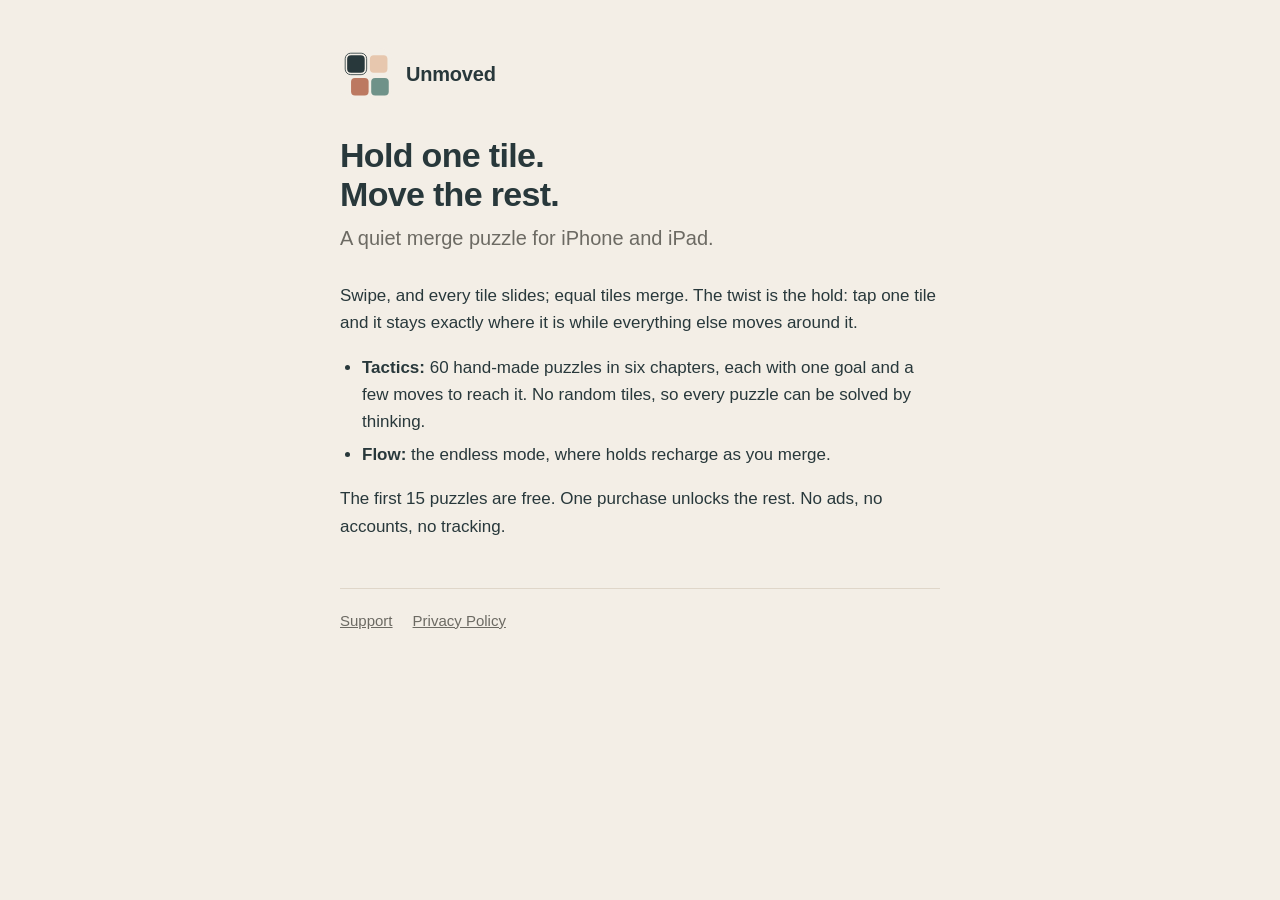
==== index.html @ bf9b314f "Privacy policy and support page for Unmoved Co-Authored-By: Claude Opus 5.5 <noreply@anthropic.com>" ====
<!doctype html>
<html lang="en">
<head>
<meta charset="utf-8">
<meta name="viewport" content="width=device-width, initial-scale=1">
<title>Unmoved · A Quiet Merge Puzzle</title>
<meta name="description" content="Hold one tile. Move the rest. A quiet merge puzzle for iPhone and iPad.">
<link rel="icon" href="icon.svg">
<link rel="stylesheet" href="style.css">
</head>
<body>
<main>
  <header><img src="icon.svg" alt=""><a href="./">Unmoved</a></header>
  <h1>Hold one tile.<br>Move the rest.</h1>
  <p class="lead">A quiet merge puzzle for iPhone and iPad.</p>
  <p>Swipe, and every tile slides; equal tiles merge. The twist is the hold: tap one tile and it stays exactly where it is while everything else moves around it.</p>
  <ul>
    <li><strong>Tactics:</strong> 60 hand-made puzzles in six chapters, each with one goal and a few moves to reach it. No random tiles, so every puzzle can be solved by thinking.</li>
    <li><strong>Flow:</strong> the endless mode, where holds recharge as you merge.</li>
  </ul>
  <p>The first 15 puzzles are free. One purchase unlocks the rest. No ads, no accounts, no tracking.</p>

  <nav><a href="support.html">Support</a><a href="privacy.html">Privacy Policy</a></nav>
</main>
</body>
</html>
---- style.css ----
:root {
  --bg: #f3eee6;
  --surface: #f9f6ef;
  --ink: #28383b;
  --muted: #6c6a63;
  --line: #dfd6c9;
  --accent: #a8644d;
  color-scheme: light dark;
}
@media (prefers-color-scheme: dark) {
  :root {
    --bg: #222e38;
    --surface: #2c3a44;
    --ink: #eff0e8;
    --muted: #aab6b6;
    --line: #48545a;
    --accent: #d4a27e;
  }
}
* { box-sizing: border-box; }
body {
  margin: 0;
  background: var(--bg);
  color: var(--ink);
  font: 17px/1.6 -apple-system, BlinkMacSystemFont, "SF Pro Text", "Helvetica Neue", Arial, sans-serif;
  -webkit-text-size-adjust: 100%;
}
main { max-width: 640px; margin: 0 auto; padding: 48px 20px 64px; }
header { display: flex; align-items: center; gap: 14px; margin-bottom: 36px; }
header img { width: 52px; height: 52px; border-radius: 12px; }
header a { color: inherit; text-decoration: none; font-weight: 600; font-size: 20px; letter-spacing: -0.01em; }
h1 { font-size: 34px; line-height: 1.15; letter-spacing: -0.02em; margin: 0 0 8px; }
h2 { font-size: 20px; margin: 36px 0 8px; }
p, li { color: var(--ink); }
.lead { font-size: 20px; color: var(--muted); margin: 0 0 28px; }
.muted { color: var(--muted); }
a { color: var(--accent); }
ul { padding-left: 22px; }
li { margin: 6px 0; }
.card { background: var(--surface); border: 1px solid var(--line); border-radius: 16px; padding: 18px 20px; margin: 20px 0; }
.card p { margin: 0; }
nav { display: flex; gap: 20px; flex-wrap: wrap; margin-top: 48px; padding-top: 20px; border-top: 1px solid var(--line); font-size: 15px; }
nav a { color: var(--muted); }
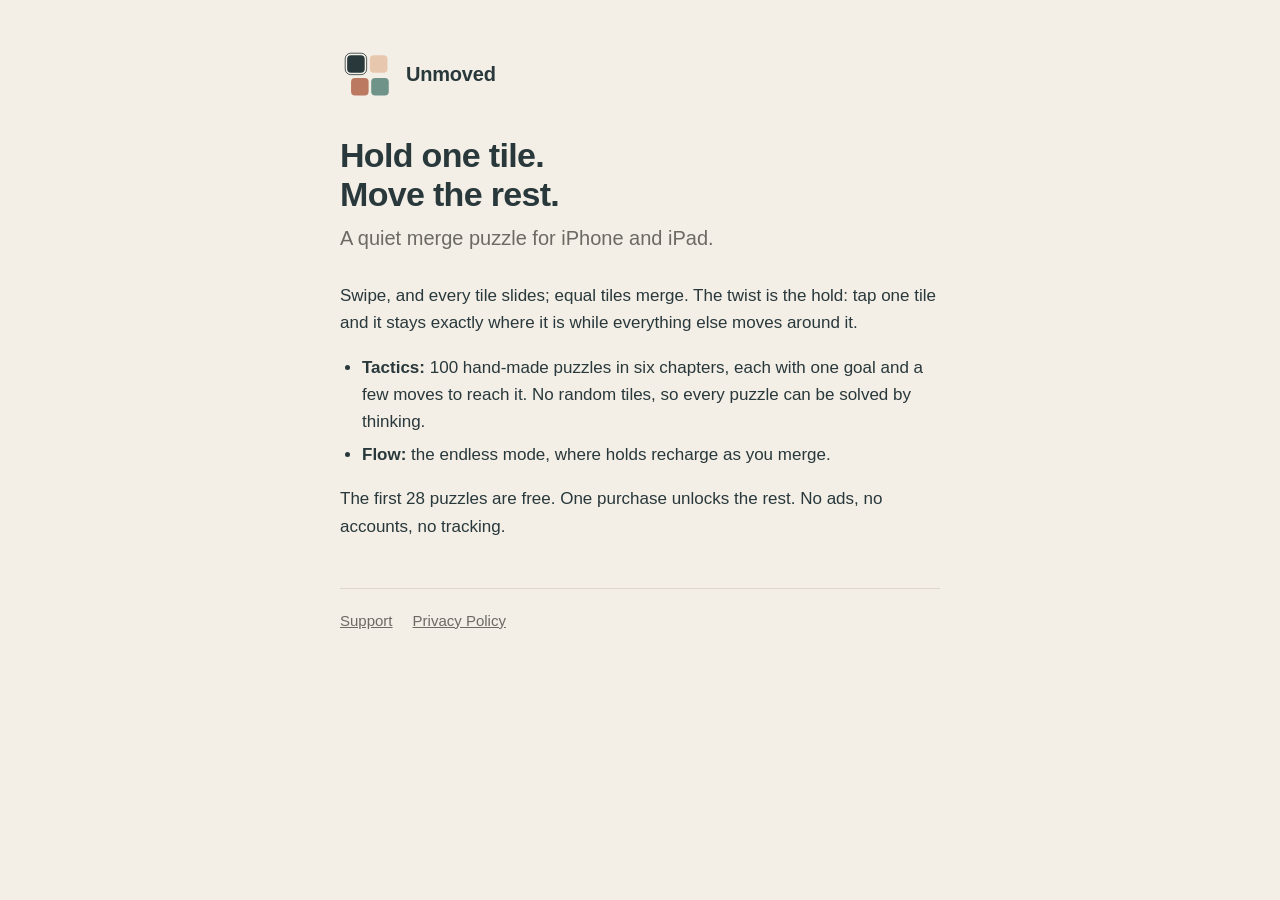
==== commit a605cefc: "Update the site from Form@a069dae" ====
--- a/index.html
+++ b/index.html
@@ -15,10 +15,10 @@
   <p class="lead">A quiet merge puzzle for iPhone and iPad.</p>
   <p>Swipe, and every tile slides; equal tiles merge. The twist is the hold: tap one tile and it stays exactly where it is while everything else moves around it.</p>
   <ul>
-    <li><strong>Tactics:</strong> 60 hand-made puzzles in six chapters, each with one goal and a few moves to reach it. No random tiles, so every puzzle can be solved by thinking.</li>
+    <li><strong>Tactics:</strong> 100 hand-made puzzles in six chapters, each with one goal and a few moves to reach it. No random tiles, so every puzzle can be solved by thinking.</li>
     <li><strong>Flow:</strong> the endless mode, where holds recharge as you merge.</li>
   </ul>
-  <p>The first 15 puzzles are free. One purchase unlocks the rest. No ads, no accounts, no tracking.</p>
+  <p>The first 28 puzzles are free. One purchase unlocks the rest. No ads, no accounts, no tracking.</p>
 
   <nav><a href="support.html">Support</a><a href="privacy.html">Privacy Policy</a></nav>
 </main>
